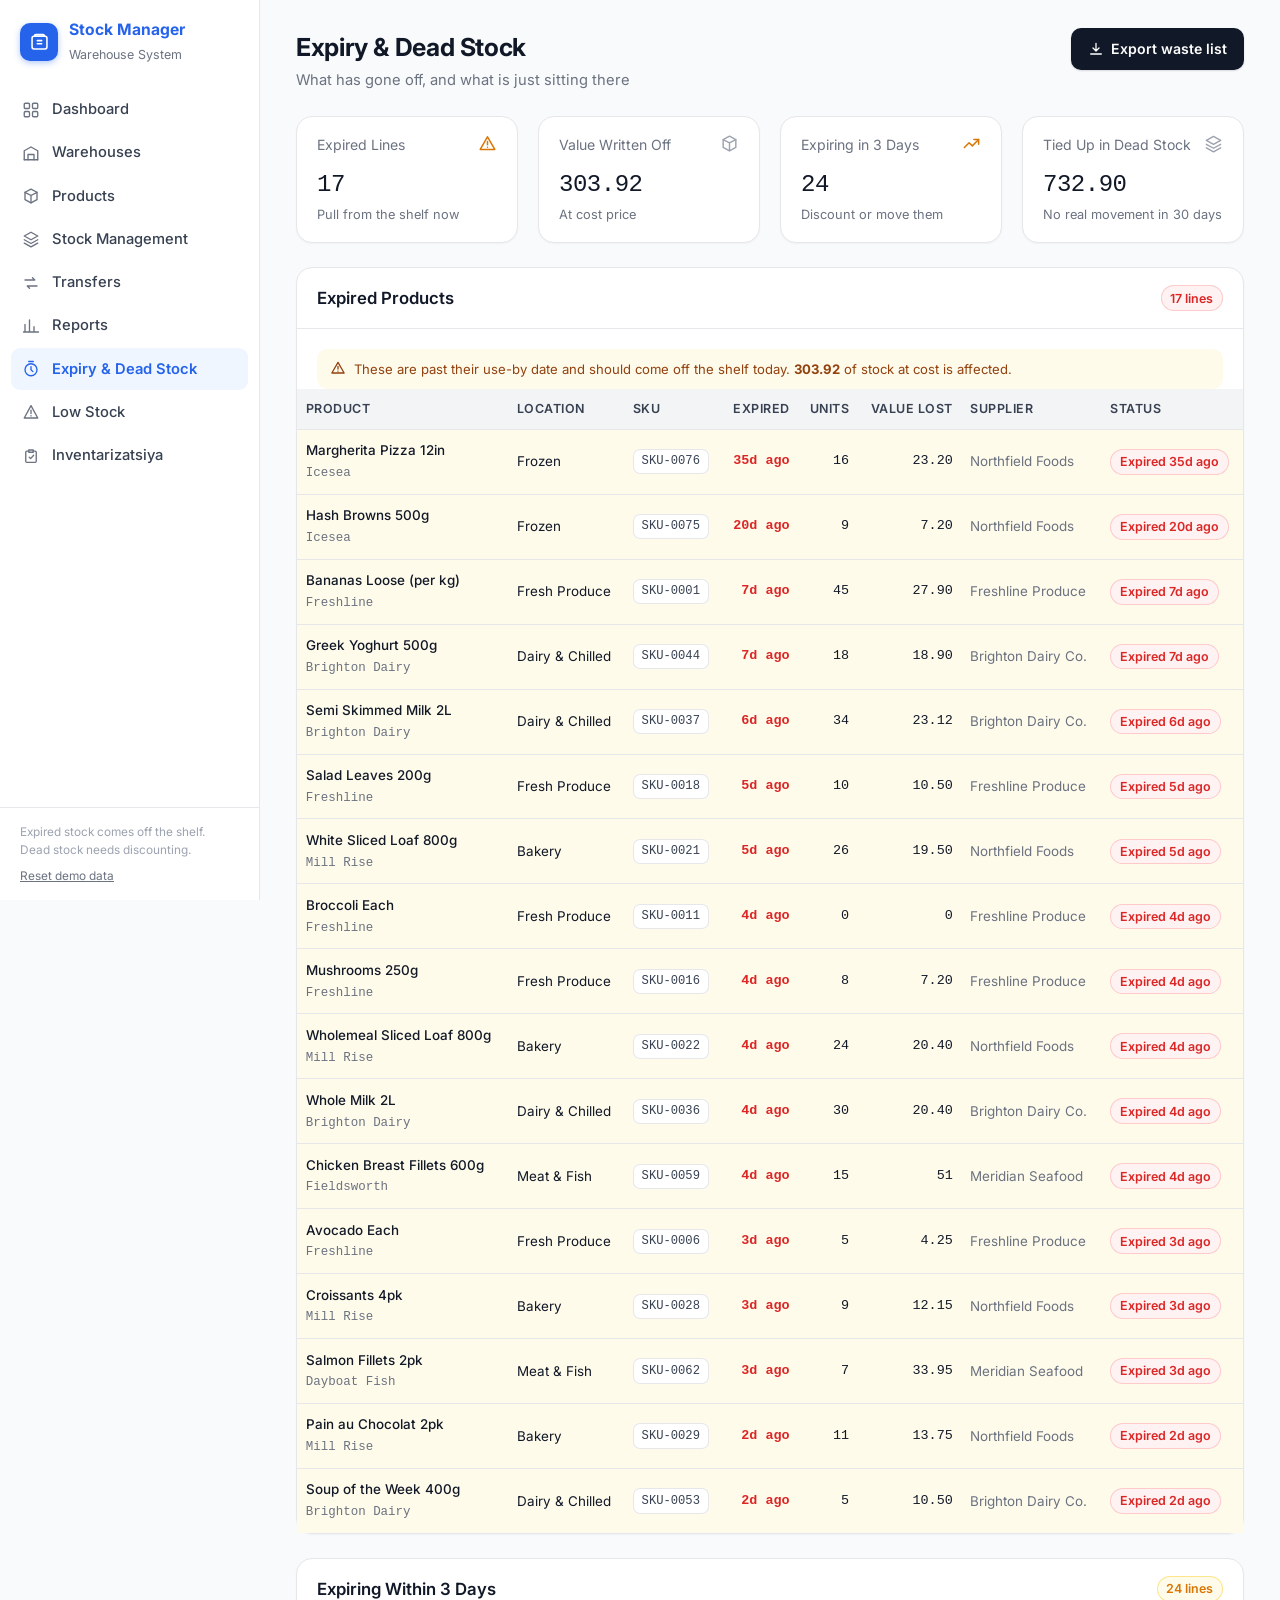
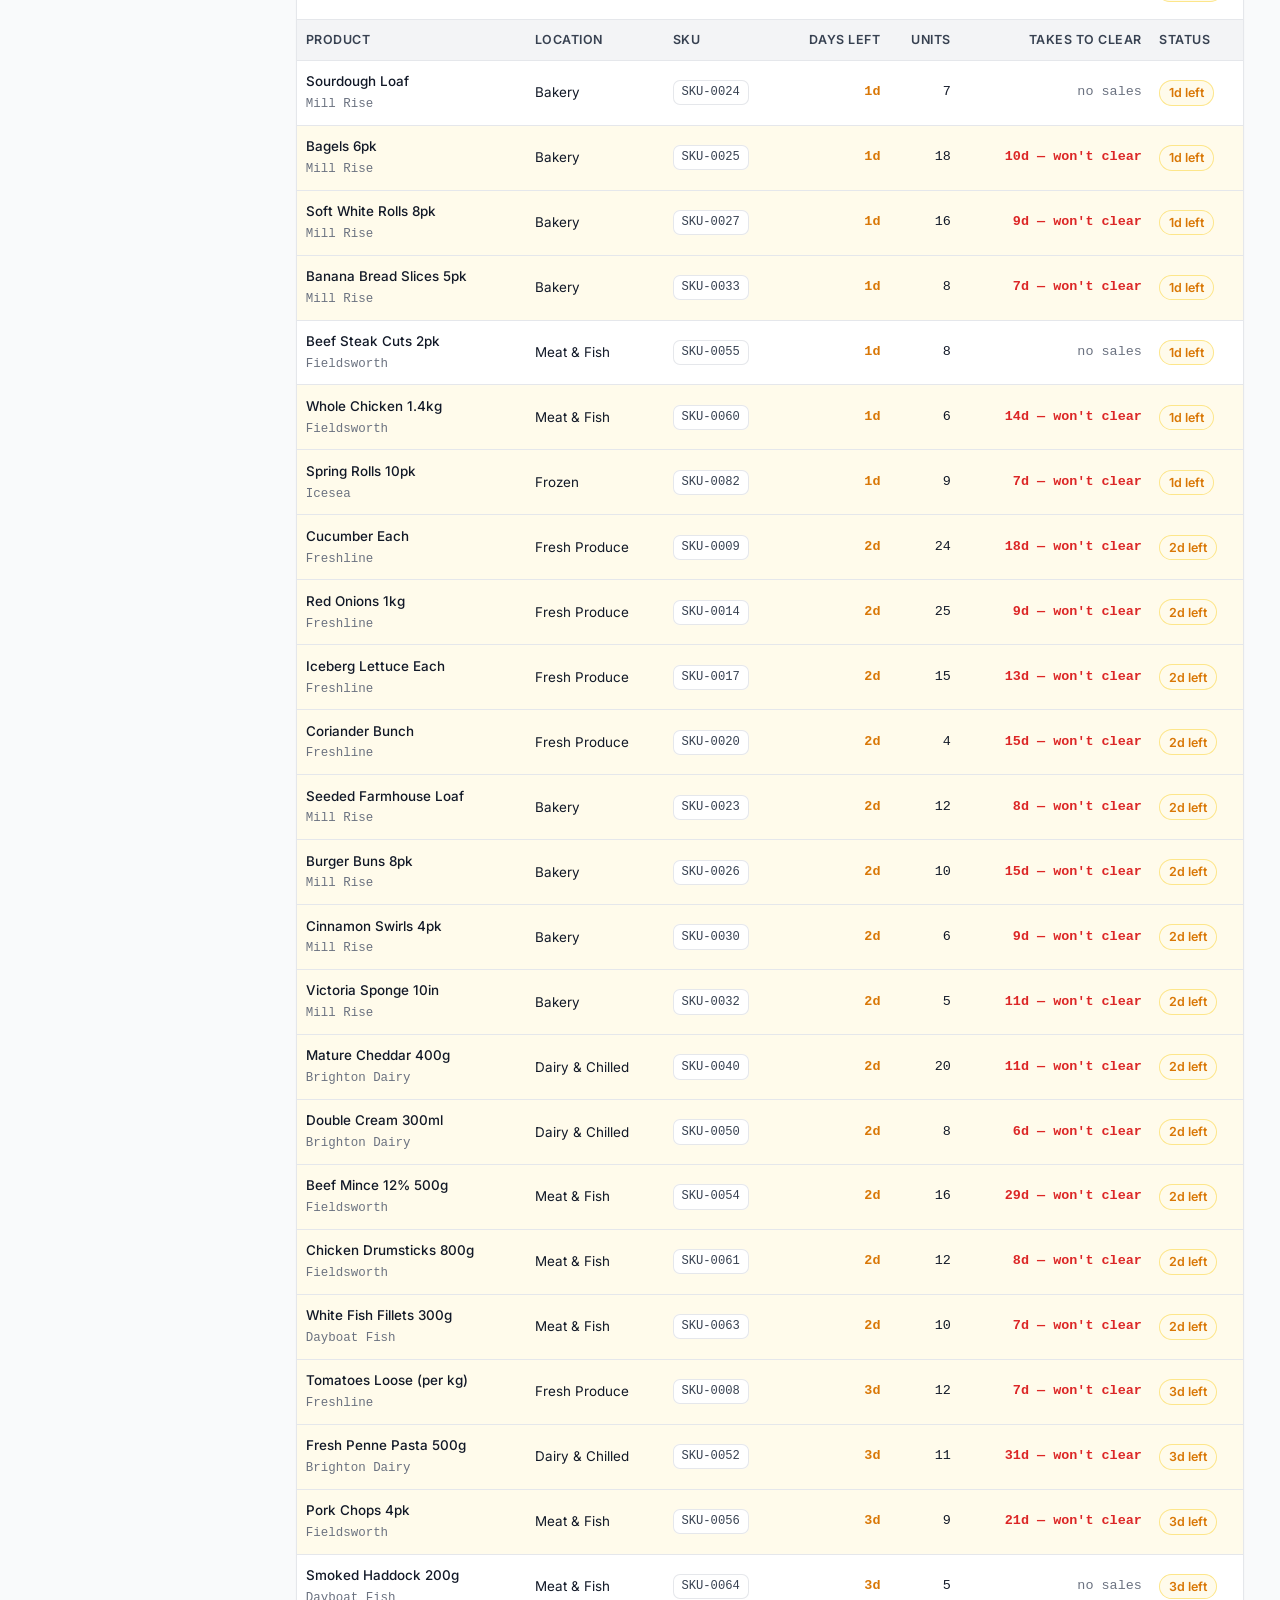
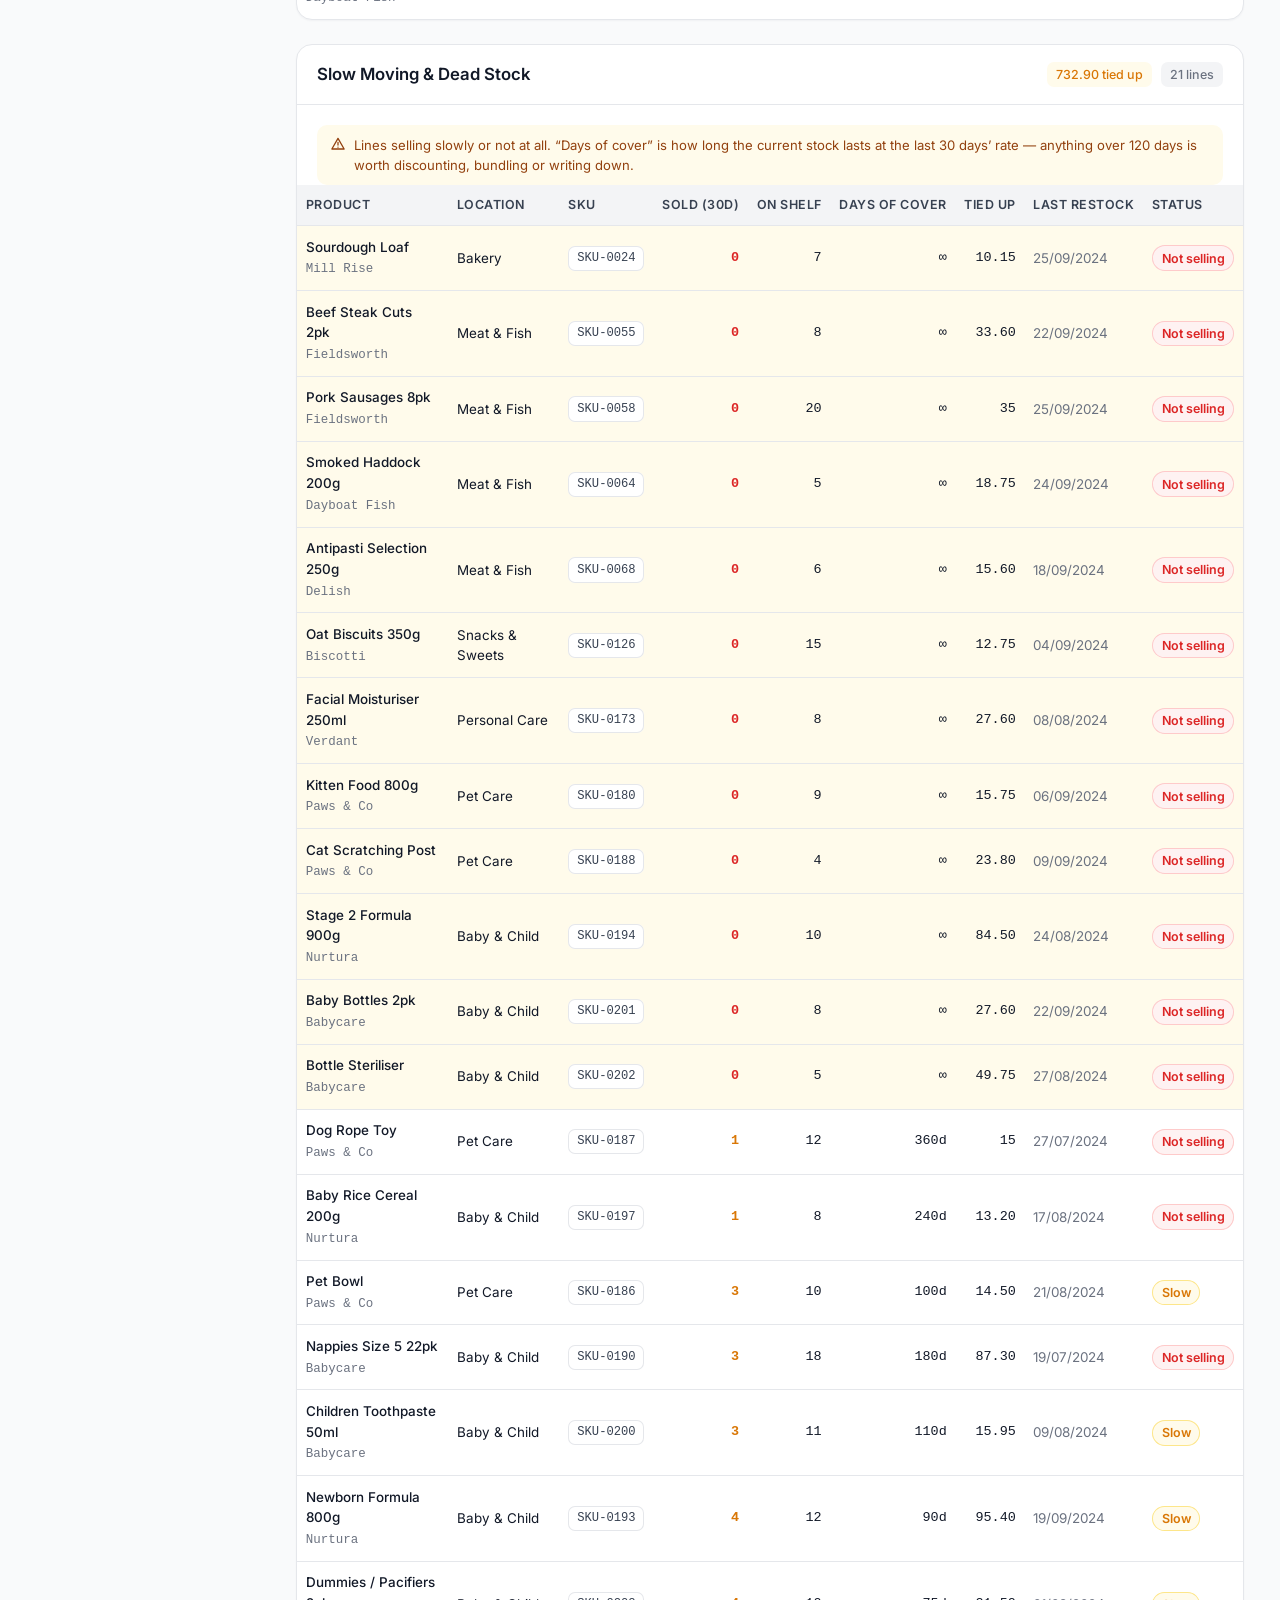
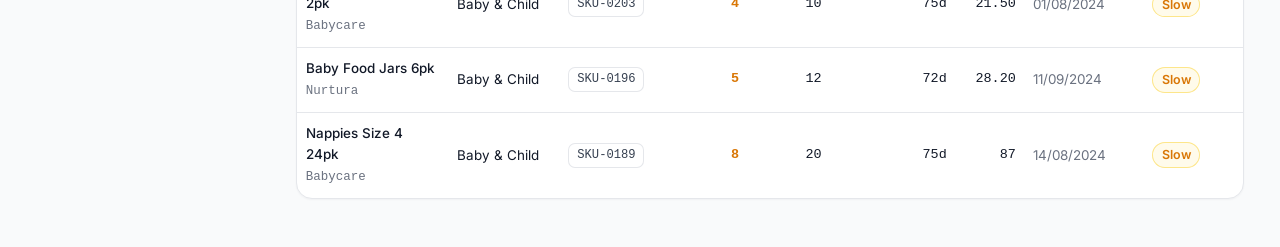
==== expiry.html @ 1a97cebb "asdas" ====
<!DOCTYPE html>
<html lang="en">
<head>
<meta charset="utf-8">
<meta name="viewport" content="width=device-width, initial-scale=1">
<title>Expiry &amp; Dead Stock &mdash; Stock Manager</title>
<link href="https://fonts.googleapis.com/css2?family=Inter:wght@400;500;600;700&display=swap" rel="stylesheet">
<link rel="stylesheet" href="assets/css/styles.css">
<link rel="icon" href="data:image/svg+xml,<svg xmlns='http://www.w3.org/2000/svg' viewBox='0 0 100 100'><rect width='100' height='100' rx='22' fill='%232563eb'/><text y='.86em' x='50' text-anchor='middle' font-size='58'>&#128230;</text></svg>">
</head>
<body>
<div class="shell">

  <aside class="sidebar">
    <a class="brand" href="dashboard.html">
      <span class="brand__mark">
        <svg viewBox="0 0 24 24" fill="none" stroke="currentColor" stroke-width="1.8" stroke-linecap="round" stroke-linejoin="round">
          <path d="M8 4h8a1.8 1.8 0 0 1 1.8 1.8V6H6.2v-.2A1.8 1.8 0 0 1 8 4z"/>
          <rect x="3.5" y="6" width="17" height="14.5" rx="2.2"/>
          <path d="M9.5 11h5M9.5 14.5h5"/>
        </svg>
      </span>
      <span>
        <span class="brand__name">Stock Manager</span>
        <span class="brand__sub">Warehouse System</span>
      </span>
    </a>

    <nav class="nav" aria-label="Main">
      <a href="dashboard.html">
        <svg viewBox="0 0 24 24" fill="none" stroke="currentColor" stroke-width="1.8"><rect x="3" y="3" width="7" height="7" rx="1.5"/><rect x="14" y="3" width="7" height="7" rx="1.5"/><rect x="3" y="14" width="7" height="7" rx="1.5"/><rect x="14" y="14" width="7" height="7" rx="1.5"/></svg>
        Dashboard
      </a>
      <a href="locations.html">
        <svg viewBox="0 0 24 24" fill="none" stroke="currentColor" stroke-width="1.8" stroke-linecap="round" stroke-linejoin="round"><path d="M3 21V9l9-5 9 5v12"/><path d="M8 21v-7h8v7"/><path d="M3 21h18"/></svg>
        Warehouses
      </a>
      <a href="products.html">
        <svg viewBox="0 0 24 24" fill="none" stroke="currentColor" stroke-width="1.8" stroke-linecap="round" stroke-linejoin="round"><path d="M12 2.8l8 4.2v9.9l-8 4.3-8-4.3V7z"/><path d="M4 7.1l8 4.2 8-4.2M12 11.3V21"/></svg>
        Products
      </a>
      <a href="stock.html">
        <svg viewBox="0 0 24 24" fill="none" stroke="currentColor" stroke-width="1.8" stroke-linecap="round" stroke-linejoin="round"><path d="M12 3l9 5-9 5-9-5z"/><path d="M3 13l9 5 9-5M3 17.5l9 5 9-5"/></svg>
        Stock Management
      </a>
      <a href="transfers.html">
        <svg viewBox="0 0 24 24" fill="none" stroke="currentColor" stroke-width="1.8" stroke-linecap="round" stroke-linejoin="round"><path d="M4 8h13l-3-3M20 16H7l3 3"/></svg>
        Transfers
      </a>
      <a href="reports.html">
        <svg viewBox="0 0 24 24" fill="none" stroke="currentColor" stroke-width="1.8" stroke-linecap="round" stroke-linejoin="round"><path d="M4 20V10M10 20V4M16 20v-7M22 20H2"/></svg>
        Reports
      </a>
      <a href="expiry.html" aria-current="page">
        <svg viewBox="0 0 24 24" fill="none" stroke="currentColor" stroke-width="1.8" stroke-linecap="round" stroke-linejoin="round"><circle cx="12" cy="13" r="8"/><path d="M12 9v4l2.5 2.5M9 2h6"/></svg>
        Expiry &amp; Dead Stock
      </a>
      <a href="lowstock.html">
        <svg viewBox="0 0 24 24" fill="none" stroke="currentColor" stroke-width="1.8" stroke-linecap="round" stroke-linejoin="round"><path d="M12 3.5l9 16.5H3z"/><path d="M12 9.5v4.5M12 17v.2"/></svg>
        Low Stock
      </a>
      <a href="inventory.html">
        <svg viewBox="0 0 24 24" fill="none" stroke="currentColor" stroke-width="1.8" stroke-linecap="round" stroke-linejoin="round"><path d="M9 4h6v3H9z"/><path d="M9 5.5H6.5A1.5 1.5 0 0 0 5 7v12a1.5 1.5 0 0 0 1.5 1.5h11A1.5 1.5 0 0 0 19 19V7a1.5 1.5 0 0 0-1.5-1.5H15"/><path d="M9.5 13.5l2 2 4-4.5"/></svg>
        Inventarizatsiya
      </a>
    </nav>

    <div class="side-foot">
      
      Expired stock comes off the shelf.<br>Dead stock needs discounting.
    
      <button type="button" class="linkbtn" data-action="reset-demo">Reset demo data</button>
    </div>
  </aside>

  <div class="main">
    <div class="content" data-expiry>

      <div class="page-head">
        <div>
          <h1>Expiry &amp; Dead Stock</h1>
          <p>What has gone off, and what is just sitting there</p>
        </div>
        <div class="page-head__actions">
          <button class="btn" type="button" data-action="export-waste">
            <svg viewBox="0 0 24 24" fill="none" stroke="currentColor" stroke-width="1.9" stroke-linecap="round" stroke-linejoin="round"><path d="M12 3.5v11M7.5 10.5l4.5 4.5 4.5-4.5"/><path d="M4 19.5h16"/></svg>
            Export waste list
          </button>
        </div>
      </div>

      <div class="grid grid--4" data-kpis></div>

      <div data-expired></div>
      <div data-expiring></div>
      <div data-dead></div>

    </div>
  </div>
</div>

<script src="assets/js/data.js"></script>
<script src="assets/js/store.js"></script>
<script src="assets/js/ui.js"></script>
<script src="assets/js/app.js"></script>
</body>
</html>
---- assets/css/styles.css ----
/* =============================================================
   Stock Manager — warehouse system UI
   1. Tokens          5. Cards & stats
   2. Reset / layout  6. Tables
   3. Sidebar         7. Expandable detail
   4. Page header     8. Charts / tabs / animation
   ============================================================= */

:root {
  --blue:        #2563eb;
  --blue-dark:   #1d4ed8;
  --blue-50:     #eff6ff;
  --blue-100:    #dbeafe;

  --ink:         #111827;
  --ink-2:       #374151;
  --muted:       #6b7280;
  --muted-2:     #9ca3af;

  --bg:          #f9fafb;
  --panel:       #ffffff;
  --line:        #e5e7eb;
  --line-2:      #f3f4f6;

  --green:       #16a34a;
  --green-bg:    #f0fdf4;
  --amber:       #d97706;
  --amber-bg:    #fffbeb;
  --red:         #dc2626;
  --red-bg:      #fef2f2;
  --violet:      #7c3aed;
  --teal:        #0891b2;
  --amber-chart: #f59e0b;
  --green-chart: #10b981;

  --r:    12px;
  --r-lg: 16px;
  --sidebar: 260px;
  --sans: "Inter", "Segoe UI", system-ui, -apple-system, Arial, sans-serif;
  --mono: ui-monospace, "Cascadia Mono", "SF Mono", Consolas, "Liberation Mono", monospace;
}

* { box-sizing: border-box; }
*::before, *::after { box-sizing: border-box; }

body {
  margin: 0;
  font-family: var(--sans);
  font-size: 15px;
  line-height: 1.55;
  color: var(--ink);
  background: var(--bg);
  -webkit-font-smoothing: antialiased;
}

h1 { font-size: 1.55rem; font-weight: 700; margin: 0 0 .15rem; letter-spacing: -.015em; }
h2 { font-size: 1.05rem; font-weight: 600; margin: 0; }
h3 { font-size: .95rem; font-weight: 600; margin: 0; }
p  { margin: 0; }
a  { color: var(--blue); text-decoration: none; }
a:hover { text-decoration: underline; }

button { font: inherit; color: inherit; }
:focus-visible { outline: 2px solid var(--blue); outline-offset: 2px; border-radius: 4px; }

.sr {
  position: absolute !important; width: 1px; height: 1px; padding: 0; margin: -1px;
  overflow: hidden; clip: rect(0 0 0 0); white-space: nowrap; border: 0;
}
.skip {
  position: absolute; left: 8px; top: -60px; z-index: 300;
  background: #fff; padding: .5rem .9rem; border-radius: 0 0 8px 8px;
  font-weight: 600; box-shadow: var(--shadow, 0 2px 8px rgba(0,0,0,.12));
}
.skip:focus { top: 0; }

.mono { font-family: var(--mono); font-variant-numeric: tabular-nums; }

/* ---------------- 2. Layout ---------------- */
.shell { display: flex; min-height: 100vh; }

.main { flex: 1; min-width: 0; display: flex; flex-direction: column; }
.content { padding: 1.75rem 2.25rem 3rem; }
.content > * + * { margin-top: 1.5rem; }

@media (max-width: 1024px) { .content { padding: 1.25rem 1.1rem 2.5rem; } }

/* ---------------- 3. Sidebar ---------------- */
.sidebar {
  width: var(--sidebar); flex: none;
  background: var(--panel);
  border-right: 1px solid var(--line);
  position: sticky; top: 0; height: 100vh;
  display: flex; flex-direction: column;
}

.brand { display: flex; align-items: center; gap: .7rem; padding: 1.15rem 1.25rem; }
.brand__mark {
  width: 38px; height: 38px; flex: none; border-radius: 10px;
  display: grid; place-items: center;
  background: var(--blue); color: #fff;
  box-shadow: 0 2px 6px rgba(37,99,235,.35);
}
.brand__mark svg { width: 21px; height: 21px; }
.brand__name { font-size: .98rem; font-weight: 700; line-height: 1.2; }
.brand__sub  { font-size: .78rem; color: var(--muted); line-height: 1.2; }

.nav { padding: .35rem .7rem 1rem; display: grid; gap: .12rem; }
.nav a {
  display: flex; align-items: center; gap: .7rem;
  padding: .58rem .7rem; border-radius: 9px;
  font-size: .92rem; font-weight: 500; color: var(--ink-2);
  transition: background .15s, color .15s;
}
.nav a:hover { background: var(--line-2); text-decoration: none; }
.nav a svg { width: 18px; height: 18px; flex: none; color: var(--muted); transition: color .15s; }
.nav a:hover svg { color: var(--ink-2); }
.nav a[aria-current="page"] { background: var(--blue-50); color: var(--blue); font-weight: 600; }
.nav a[aria-current="page"] svg { color: var(--blue); }

.nav-sep { height: 1px; background: var(--line); margin: .7rem .7rem; }

.side-foot {
  margin-top: auto; padding: .9rem 1.25rem;
  border-top: 1px solid var(--line);
  font-size: .74rem; color: var(--muted-2);
}
.linkbtn {
  display: block; margin-top: .5rem; padding: 0;
  border: 0; background: none; cursor: pointer;
  font-size: .74rem; color: var(--muted); text-decoration: underline;
}
.linkbtn:hover { color: var(--red); }

@media (max-width: 1024px) {
  .shell { flex-direction: column; }
  .sidebar {
    width: 100%; height: auto; position: static;
    border-right: 0; border-bottom: 1px solid var(--line);
  }
  .nav { grid-auto-flow: column; grid-auto-columns: max-content; overflow-x: auto; padding: .3rem .7rem .7rem; }
  .nav-sep { display: none; }
  .side-foot { display: none; }
}

/* ---------------- 4. Page header ---------------- */
.page-head {
  display: flex; align-items: flex-start; gap: 1rem; flex-wrap: wrap;
  margin-bottom: 1.5rem;
}
.page-head p { color: var(--muted); font-size: .92rem; }
.page-head__actions { margin-left: auto; display: flex; gap: .5rem; align-items: center; }

.btn {
  display: inline-flex; align-items: center; gap: .45rem;
  padding: .58rem 1rem; border-radius: 10px;
  border: 1px solid transparent; background: var(--ink); color: #fff;
  font-size: .88rem; font-weight: 600; cursor: pointer;
  box-shadow: 0 1px 2px rgba(17,24,39,.14);
  transition: background .15s, transform .1s, box-shadow .15s;
}
.btn:hover { background: #1f2937; }
.btn:active { transform: translateY(1px); }
.btn svg { width: 16px; height: 16px; }
.btn--ghost { background: var(--panel); color: var(--ink-2); border-color: var(--line); box-shadow: none; }
.btn--ghost:hover { background: var(--line-2); }
.btn--blue { background: var(--blue); }
.btn--blue:hover { background: var(--blue-dark); }
.btn--sm { padding: .38rem .7rem; font-size: .8rem; border-radius: 8px; }

/* ---------------- search + filters ---------------- */
.toolbar { display: flex; gap: .6rem; flex-wrap: wrap; align-items: center; }
.toolbar .grow { flex: 1; min-width: 220px; }

.input, .select {
  width: 100%; padding: .55rem .8rem;
  font: inherit; font-size: .88rem; color: var(--ink);
  background: var(--line-2); border: 1px solid transparent; border-radius: 9px;
  transition: background .15s, border-color .15s, box-shadow .15s;
}
.input::placeholder { color: var(--muted-2); }
.input:focus, .select:focus {
  outline: none; background: #fff; border-color: var(--blue);
  box-shadow: 0 0 0 3px rgba(37,99,235,.14);
}
.select { cursor: pointer; appearance: none; padding-right: 2rem;
  background-image: url("data:image/svg+xml,%3Csvg xmlns='http://www.w3.org/2000/svg' viewBox='0 0 12 8'%3E%3Cpath d='M1 1.5l5 5 5-5' stroke='%236b7280' stroke-width='1.8' fill='none' stroke-linecap='round'/%3E%3C/svg%3E");
  background-repeat: no-repeat; background-position: right .7rem center; background-size: 11px;
}
.select--auto { width: auto; min-width: 165px; }

.search { position: relative; }
.search svg {
  position: absolute; left: .8rem; top: 50%; transform: translateY(-50%);
  width: 17px; height: 17px; color: var(--muted-2); pointer-events: none;
}
.search .input { padding-left: 2.3rem; }

.chipbar { display: flex; gap: .4rem; align-items: center; flex-wrap: wrap; }
.chip {
  padding: .4rem .85rem; border-radius: 999px;
  border: 1px solid transparent; background: transparent;
  font-size: .85rem; font-weight: 500; color: var(--muted); cursor: pointer;
  transition: background .15s, color .15s, box-shadow .15s;
}
.chip:hover { color: var(--ink); }
.chip[aria-pressed="true"] {
  background: var(--panel); color: var(--ink);
  font-weight: 600; box-shadow: 0 1px 3px rgba(17,24,39,.1);
}
.chip[aria-pressed="true"] .count { color: var(--muted); }
.chip .count { color: var(--muted-2); font-size: .8rem; margin-left: .2rem; }
.chip .ic { width: 15px; height: 15px; vertical-align: -2px; margin-right: .2rem; }
.chipwrap {
  display: inline-flex; gap: .15rem; align-items: center;
  background: var(--line-2); border-radius: 999px; padding: .2rem;
}

/* ---------------- 5. Cards & stats ---------------- */
.card {
  background: var(--panel);
  border: 1px solid var(--line);
  border-radius: var(--r-lg);
  box-shadow: 0 1px 2px rgba(17,24,39,.04);
}
.card__head {
  display: flex; align-items: center; gap: .75rem; flex-wrap: wrap;
  padding: 1.05rem 1.25rem; border-bottom: 1px solid var(--line);
}
.card__head h2, .card__head h3 { margin: 0; }
.card__head .right { margin-left: auto; display: flex; align-items: center; gap: .6rem; }
.card__body { padding: 1.25rem; }
.card--flush .card__body { padding: 0; }

.grid { display: grid; gap: 1.25rem; }
.grid--2 { grid-template-columns: repeat(2, minmax(0, 1fr)); }
.grid--3 { grid-template-columns: repeat(3, minmax(0, 1fr)); }
.grid--4 { grid-template-columns: repeat(4, minmax(0, 1fr)); }
.grid--7-5 { grid-template-columns: 1.4fr 1fr; }
@media (max-width: 1240px) { .grid--4 { grid-template-columns: repeat(2, minmax(0,1fr)); } .grid--7-5, .grid--3 { grid-template-columns: 1fr; } }
@media (max-width: 900px)  { .grid--2 { grid-template-columns: 1fr; } }
@media (max-width: 620px)  { .grid--4 { grid-template-columns: 1fr; } }

.stat { padding: 1.1rem 1.25rem; }
.stat__top { display: flex; align-items: flex-start; gap: .5rem; }
.stat__label { font-size: .88rem; color: var(--muted); }
.stat__icon { margin-left: auto; color: var(--muted-2); }
.stat__icon svg { width: 19px; height: 19px; }
.stat__value {
  font-family: var(--mono); font-size: 1.5rem; font-weight: 500;
  letter-spacing: -.02em; margin-top: .85rem; line-height: 1;
}
.stat__sub { font-size: .8rem; color: var(--muted); margin-top: .5rem; }
.stat__icon--amber { color: var(--amber); }
.stat__icon--blue  { color: var(--blue); }

.kv { display: flex; align-items: baseline; gap: .4rem; font-size: .86rem; }
.kv__k { color: var(--muted); flex: 1; }
.kv__v { font-weight: 600; }
.kv + .kv { margin-top: .55rem; }
.kv--top { border-top: 1px solid var(--line); padding-top: .8rem; margin-top: .8rem; }
.kv--total { border-top: 1px solid var(--line); padding-top: .75rem; margin-top: .75rem; font-size: .95rem; }
.kv--total .kv__v { font-size: 1.05rem; }

/* .meter is the whole block (label row + bar); the bar is .meter__fill */
.meter { display: block; }
.meter__row { display: flex; align-items: baseline; gap: .5rem; font-size: .86rem; margin-bottom: .4rem; }
.meter__row .name { font-weight: 500; }
.meter__row .val { margin-left: auto; color: var(--muted); font-family: var(--mono); font-size: .82rem; }
.meter__fill {
  height: 7px; background: var(--blue); border-radius: 999px;
  width: 0; transition: width 1.1s cubic-bezier(.22,.9,.28,1);
}
.meter + .meter { margin-top: 1.1rem; }

.pill {
  display: inline-flex; align-items: center; gap: .3rem;
  padding: .2rem .6rem; border-radius: 999px;
  font-size: .78rem; font-weight: 600; white-space: nowrap;
}
.pill svg { width: 13px; height: 13px; }
.pill--ok   { background: var(--green-bg); color: var(--green); box-shadow: inset 0 0 0 1px #bbf7d0; }
.pill--low  { background: var(--amber-bg); color: var(--amber); box-shadow: inset 0 0 0 1px #fde68a; }
.pill--out  { background: var(--red-bg);   color: var(--red);   box-shadow: inset 0 0 0 1px #fecaca; }
.pill--grey { background: var(--line-2);   color: var(--muted); box-shadow: inset 0 0 0 1px var(--line); }
.pill--info { background: var(--blue-50);  color: var(--blue);  box-shadow: inset 0 0 0 1px var(--blue-100); }

.tag {
  display: inline-block; padding: .2rem .55rem; border-radius: 7px;
  font-size: .78rem; font-weight: 500; color: var(--muted);
  background: var(--line-2); white-space: nowrap;
}
.tag--sku { font-family: var(--mono); font-size: .76rem; color: var(--ink-2); background: #fff; box-shadow: inset 0 0 0 1px var(--line); white-space: nowrap; }
.tag--cat { color: var(--ink-2); background: var(--blue-50); }
.tag--blue{ color: var(--blue); background: var(--blue-50); }
.tag--amber{ color: var(--amber); background: var(--amber-bg); }
.tag--green{ color: var(--green); background: var(--green-bg); }
.tag--red  { color: var(--red); background: var(--red-bg); }
.tag--violet{ color: var(--violet); background: #f5f3ff; }

.icon-btn {
  width: 30px; height: 30px; display: inline-grid; place-items: center;
  border: 0; border-radius: 7px; background: transparent; vertical-align: middle;
  color: var(--muted); cursor: pointer;
  transition: background .15s, color .15s;
}
.icon-btn:hover { background: var(--line-2); color: var(--ink); }
.icon-btn svg { width: 16px; height: 16px; }
.icon-btn--danger:hover { background: var(--red-bg); color: var(--red); }

.wcard__contact { display: grid; gap: .6rem; font-size: .86rem; color: var(--ink-2); margin-bottom: 1rem; }
.wcard__contact > div { display: flex; gap: .65rem; align-items: center; min-width: 0; }
.wcard__contact svg { width: 16px; height: 16px; flex: none; color: var(--muted-2); }
.wcard__contact span { overflow-wrap: anywhere; }

.line-item { display: flex; align-items: center; gap: .7rem; padding: .5rem 0; }
.line-item + .line-item { border-top: 1px solid var(--line-2); }
.line-item__ic {
  width: 32px; height: 32px; flex: none; border-radius: 9px;
  display: grid; place-items: center; background: var(--red-bg); color: var(--red);
}
.line-item__ic svg { width: 16px; height: 16px; }
.line-item__t { font-size: .87rem; font-weight: 500; }
.line-item__m { font-size: .78rem; color: var(--muted); }
.line-item__r { margin-left: auto; text-align: right; font-family: var(--mono); font-size: .85rem; color: var(--red); }

.empty { padding: 2.75rem 1.25rem; text-align: center; color: var(--muted); }
.empty b { display: block; color: var(--ink); font-size: .95rem; margin-bottom: .25rem; }
.empty p { font-size: .88rem; }

/* ---------------- 6. Tables ---------------- */
.tablewrap { overflow-x: auto; }
table.t { width: 100%; border-collapse: collapse; font-size: .88rem; }
/* fixed-layout table: columns keep the widths set in the header, long words
   wrap instead of stretching the table past the container (no h-scroll) */
table.t--fit { table-layout: fixed; }
table.t--fit td { overflow-wrap: anywhere; }
table.t--fit .tag--cat { white-space: normal; }
table.t--fit td.actions, table.t--fit th.actions { white-space: nowrap; }
table.t--fit td.actions { padding-left: .3rem; padding-right: .3rem; }
table.t th, table.t td { padding: .7rem 1rem; text-align: left; vertical-align: middle; }
/* wide tables (9+ columns) need tighter gutters so the last column stays visible */
table.t--dense th, table.t--dense td { padding: .65rem .55rem; }
table.t--dense { font-size: .84rem; }
table.t thead th {
  background: var(--line-2); color: var(--ink-2);
  font-size: .78rem; font-weight: 600; text-transform: uppercase; letter-spacing: .04em;
  white-space: nowrap;
}
table.t tbody tr { border-top: 1px solid var(--line); }
table.t tbody tr:hover > td { background: #fcfcfd; }
table.t td.num { text-align: right; font-family: var(--mono); font-variant-numeric: tabular-nums; }
table.t td.actions { text-align: right; white-space: nowrap; width: 1%; }
table.t td.actions .icon-btn + .icon-btn { margin-left: .1rem; }
.t-main { cursor: pointer; }
.t-main:focus-visible { outline: 2px solid var(--blue); outline-offset: -2px; }
.t-main__name { font-weight: 500; }
.t-main__sku { font-family: var(--mono); font-size: .78rem; color: var(--muted); }
tr.is-open > td { background: var(--blue-50) !important; }
tr.is-low > td { background: var(--amber-bg); }
tr.is-low:hover > td { background: #fef6e0; }
tr.is-open.is-low > td { background: #fff7e6 !important; }

.chev { display: inline-block; transition: transform .2s ease; color: var(--muted-2); }
tr.is-open .chev { transform: rotate(90deg); color: var(--blue); }
.chev svg { width: 14px; height: 14px; vertical-align: -2px; }

.pager {
  display: flex; align-items: center; gap: .5rem; flex-wrap: wrap;
  padding: .85rem 1.25rem; border-top: 1px solid var(--line);
  font-size: .84rem; color: var(--muted);
}
.pager .right { margin-left: auto; display: flex; gap: .35rem; align-items: center; }
.pager button {
  min-width: 32px; height: 32px; padding: 0 .5rem;
  border: 1px solid var(--line); border-radius: 8px; background: #fff;
  font-size: .84rem; cursor: pointer; color: var(--ink-2);
  transition: background .15s, border-color .15s;
}
.pager button:hover:not(:disabled) { background: var(--line-2); }
.pager button:disabled { opacity: .45; cursor: default; }
.pager button[aria-current="true"] { background: var(--ink); border-color: var(--ink); color: #fff; font-weight: 600; }

/* ---------------- 7. Expandable detail ---------------- */
tr.detail > td { padding: 0 !important; background: var(--blue-50) !important; }
.detail__inner { padding: 1.15rem 1.25rem 1.35rem; border-top: 2px solid var(--blue-100); }
.detail {
  background: #fff; border: 1px solid var(--blue-100);
  border-radius: var(--r); overflow: hidden;
  animation: detailIn .28s cubic-bezier(.22,.9,.28,1);
}
@keyframes detailIn { from { opacity: 0; transform: translateY(-6px); } to { opacity: 1; transform: none; } }
.detail.is-open { animation: none; }

.detail__head {
  display: flex; align-items: center; gap: .6rem; flex-wrap: wrap;
  padding: .75rem 1rem; background: #fff; border-bottom: 1px solid var(--line);
}
.detail__head h4 { margin: 0; font-size: .8rem; text-transform: uppercase; letter-spacing: .07em; color: var(--muted); }

.locplate {
  display: flex; align-items: stretch; gap: 0;
  border-radius: 10px; overflow: hidden; border: 1px solid var(--line);
}
.locplate__box {
  min-width: 104px; padding: .6rem .85rem;
  display: flex; flex-direction: column; justify-content: center; gap: .1rem;
  background: var(--ink); color: #fff;
}
.locplate__box small { font-size: .58rem; letter-spacing: .16em; color: #9ca3af; text-transform: uppercase; }
.locplate__box b { font-family: var(--mono); font-size: 1.5rem; line-height: 1; }
.locplate__box--shelf { background: var(--blue); }
.locplate__box--shelf small { color: #bfdbfe; }
.locplate__info { padding: .6rem .95rem; background: #fff; flex: 1; min-width: 0; }
.locplate__info b { font-size: .92rem; }
.locplate__info p { font-size: .8rem; color: var(--muted); }

.shelfmap { display: flex; gap: .35rem; flex-wrap: wrap; }
.shelfmap__s {
  min-width: 54px; padding: .35rem .5rem; border-radius: 8px;
  background: var(--line-2); text-align: center;
  font-family: var(--mono); font-size: .74rem; color: var(--muted);
  border: 1px solid transparent;
}
.shelfmap__s[data-on="true"] {
  background: var(--blue); color: #fff; font-weight: 700;
  box-shadow: 0 2px 6px rgba(37,99,235,.3);
}
.shelfmap__s small { display: block; font-family: var(--sans); font-size: .62rem; opacity: .8; }

.detail__grid {
  display: grid; grid-template-columns: repeat(auto-fit, minmax(150px, 1fr));
  gap: 1rem 1.25rem; padding: 1rem;
}
.detail__cell span { display: block; font-size: .72rem; text-transform: uppercase; letter-spacing: .06em; color: var(--muted); }
.detail__cell b { font-size: .9rem; font-weight: 600; }
.detail__cell--warn b { color: var(--amber); }
.detail__cell--bad b { color: var(--red); }

.note {
  display: flex; gap: .5rem; align-items: flex-start;
  padding: .6rem .8rem; border-radius: 10px;
  background: var(--amber-bg); color: #92400e;
  font-size: .82rem;
}
.note svg { width: 16px; height: 16px; flex: none; margin-top: 1px; }
.note--info { background: var(--blue-50); color: #1e40af; }

/* ---------------- 8. Charts / tabs ---------------- */
.tabs { display: inline-flex; gap: .15rem; background: var(--line-2); border-radius: 10px; padding: .22rem; }
.tabs button {
  border: 0; background: transparent; cursor: pointer;
  padding: .42rem .9rem; border-radius: 8px;
  font-size: .86rem; font-weight: 500; color: var(--muted);
  transition: background .18s, color .18s, box-shadow .18s;
}
.tabs button:hover { color: var(--ink); }
.tabs button[aria-selected="true"] {
  background: #fff; color: var(--ink); font-weight: 600;
  box-shadow: 0 1px 3px rgba(17,24,39,.12);
}
.tabpanel[hidden] { display: none; }
.tabpanel { animation: fadeUp .32s cubic-bezier(.22,.9,.28,1); }
@keyframes fadeUp { from { opacity: 0; transform: translateY(8px); } to { opacity: 1; transform: none; } }

.chartbox { position: relative; }
.chartbox svg { display: block; width: 100%; height: auto; overflow: visible; }

.donut-wrap { display: flex; gap: 1.5rem; align-items: center; flex-wrap: wrap; }
.donut { position: relative; flex: none; }
.donut svg { transform: rotate(-90deg); }
.donut__arc { transition: stroke-dashoffset 1.2s cubic-bezier(.22,.9,.28,1), stroke-width .2s; }
.donut__center {
  position: absolute; inset: 0; display: grid; place-content: center; text-align: center;
}
.donut__center b { font-family: var(--mono); font-size: 1.4rem; display: block; }
.donut__center span { font-size: .72rem; color: var(--muted); }
.legend { display: grid; gap: .55rem; font-size: .84rem; }
.legend div { display: flex; align-items: center; gap: .5rem; }
.legend i { width: 10px; height: 10px; border-radius: 3px; flex: none; }
.legend .v { margin-left: auto; font-family: var(--mono); color: var(--muted); font-size: .82rem; }

.line-path { stroke-dasharray: var(--len); stroke-dashoffset: var(--len); animation: draw 1.5s cubic-bezier(.4,.1,.2,1) forwards; }
@keyframes draw { to { stroke-dashoffset: 0; } }
.line-dot { opacity: 0; animation: pop .3s ease forwards; }
@keyframes pop { from { opacity: 0; transform: scale(0); } to { opacity: 1; transform: scale(1); } }
.bar { transform: scaleY(0); transform-origin: bottom; animation: grow .8s cubic-bezier(.22,.9,.28,1) forwards; }
@keyframes grow { to { transform: scaleY(1); } }
.bar-x { animation: fadeIn .6s ease forwards; opacity: 0; }
@keyframes fadeIn { to { opacity: 1; } }

.spark { height: 54px; }

/* number roll */
.roll { font-variant-numeric: tabular-nums; }

/* ---------------- filter panel (one control per column) ---------------- */
.filterbar {
  display: flex; align-items: center; gap: .75rem; flex-wrap: wrap;
  margin-bottom: 1rem;
}
.filterbadge {
  display: inline-grid; place-items: center; min-width: 18px; height: 18px;
  padding: 0 5px; border-radius: 999px;
  background: var(--blue); color: #fff;
  font-family: var(--mono); font-size: .7rem; font-weight: 700;
}
.filterbadge[hidden] { display: none; }

.filtersummary { display: flex; flex-wrap: wrap; gap: .35rem; align-items: center; font-size: .8rem; }
.filtersummary .tag { display: inline-flex; align-items: center; gap: .3rem; }
.filtersummary .tag button {
  border: 0; background: none; cursor: pointer; padding: 0 0 0 .1rem;
  font-size: .95rem; line-height: 1; color: var(--muted);
}
.filtersummary .tag button:hover { color: var(--red); }
.filtersummary .none { color: var(--muted-2); }

.filterpanel {
  border: 1px solid var(--line); border-radius: var(--r-lg);
  background: var(--panel); margin-bottom: 1.25rem; overflow: hidden;
}
.filterpanel[hidden] { display: none; }
.filtergrid {
  display: grid; grid-template-columns: repeat(auto-fit, minmax(200px, 1fr));
  gap: .9rem 1rem; padding: 1.1rem 1.25rem;
}
.filtercell { display: flex; flex-direction: column; gap: .3rem; min-width: 0; }
.filtercell label {
  font-size: .7rem; font-weight: 700; letter-spacing: .07em;
  text-transform: uppercase; color: var(--muted);
}
.filtercell .input, .filtercell .select { width: 100%; }
.filtercell .hint { font-size: .72rem; color: var(--muted-2); }

.range { display: flex; align-items: center; gap: .35rem; }
.range .input { min-width: 0; }
.range span { color: var(--muted-2); flex: none; }

.filterfoot {
  display: flex; align-items: center; gap: .6rem; flex-wrap: wrap;
  padding: .8rem 1.25rem; border-top: 1px solid var(--line); background: #fcfcfd;
}
.filterfoot .spacer { margin-left: auto; }

@media (max-width: 620px) {
  .filtergrid { grid-template-columns: 1fr; }
}

/* ---------------- 9. Modal, toast, forms ---------------- */
.ui-layer { position: fixed; inset: 0; z-index: 200; pointer-events: none; }
.ui-backdrop {
  position: fixed; inset: 0; z-index: 200;
  display: grid; place-items: center; padding: 1.5rem;
  background: rgba(17,24,39,.5); backdrop-filter: blur(2px);
  opacity: 0; transition: opacity .18s ease;
  pointer-events: auto; overflow-y: auto;
}
.ui-backdrop.is-in { opacity: 1; }

.ui-dialog {
  width: min(100%, 660px);
  background: var(--panel); border-radius: var(--r-lg);
  box-shadow: 0 24px 64px rgba(17,24,39,.3);
  transform: translateY(10px) scale(.99);
  transition: transform .2s cubic-bezier(.22,.9,.28,1);
  max-height: calc(100vh - 3rem); display: flex; flex-direction: column;
}
.ui-backdrop.is-in .ui-dialog { transform: none; }
.ui-dialog--sm { width: min(100%, 430px); }

.ui-dialog__head {
  display: flex; align-items: flex-start; gap: 1rem;
  padding: 1.15rem 1.35rem; border-bottom: 1px solid var(--line);
}
.ui-dialog__head h3 { font-size: 1.05rem; margin: 0; }
.ui-dialog__head p { font-size: .84rem; color: var(--muted); margin: .15rem 0 0; }
.ui-dialog__head .icon-btn { margin-left: auto; font-size: 1.3rem; line-height: 1; flex: none; }
.ui-dialog__body { padding: 1.25rem 1.35rem; overflow-y: auto; }
.ui-dialog__body p { font-size: .92rem; color: var(--ink-2); margin: 0; }
.ui-dialog__intro { margin-bottom: 1rem !important; }
.ui-dialog__detail {
  margin-top: .6rem !important; padding: .55rem .75rem;
  background: var(--line-2); border-radius: 8px;
  font-family: var(--mono); font-size: .8rem !important; color: var(--ink-2);
}
.ui-dialog__foot {
  display: flex; justify-content: flex-end; gap: .5rem;
  padding: 1rem 1.35rem; border-top: 1px solid var(--line); background: #fcfcfd;
  border-radius: 0 0 var(--r-lg) var(--r-lg);
}

.ui-grid { display: grid; grid-template-columns: 1fr 1fr; gap: .9rem 1rem; }
@media (max-width: 620px) { .ui-grid { grid-template-columns: 1fr; } }
.ui-field--full { grid-column: 1 / -1; }
.ui-field label { display: block; font-size: .82rem; font-weight: 600; margin-bottom: .3rem; }
.ui-req { color: var(--red); }
.ui-field input, .ui-field select, .ui-field textarea {
  width: 100%; padding: .55rem .7rem;
  font: inherit; font-size: .9rem; color: var(--ink);
  background: #fff; border: 1.5px solid var(--line); border-radius: 9px;
  transition: border-color .15s, box-shadow .15s;
}
.ui-field textarea { resize: vertical; }
.ui-field input:focus, .ui-field select:focus, .ui-field textarea:focus {
  outline: none; border-color: var(--blue);
  box-shadow: 0 0 0 3px rgba(37,99,235,.15);
}
.ui-field small { display: block; font-size: .75rem; color: var(--muted); margin-top: .25rem; }
.ui-err { display: block; font-size: .74rem; color: var(--red); font-weight: 600; margin-top: .2rem; min-height: 0; }
.ui-err:empty { display: none; }
.ui-field.is-bad input, .ui-field.is-bad select, .ui-field.is-bad textarea { border-color: var(--red); }

.btn--danger { background: var(--red); }
.btn--danger:hover { background: #b91c1c; }

/* toasts */
.ui-toasts {
  position: fixed; right: 1.25rem; bottom: 1.25rem; z-index: 210;
  display: grid; gap: .5rem; justify-items: end; pointer-events: none;
}
.ui-toast {
  display: flex; align-items: center; gap: .7rem;
  min-width: 240px; max-width: 420px;
  padding: .7rem .75rem .7rem 1rem;
  background: var(--ink); color: #fff;
  border-radius: 10px; font-size: .88rem; font-weight: 500;
  box-shadow: 0 10px 30px rgba(17,24,39,.28);
  transform: translateY(8px); opacity: 0;
  transition: transform .22s cubic-bezier(.22,.9,.28,1), opacity .22s;
  pointer-events: auto;
}
.ui-toast.is-in { transform: none; opacity: 1; }
.ui-toast--ok   { background: #14532d; }
.ui-toast--warn { background: #78350f; }
.ui-toast--err  { background: #7f1d1d; }
.ui-toast__btn {
  border: 1px solid rgba(255,255,255,.4); background: transparent; color: #fff;
  padding: .2rem .55rem; border-radius: 6px;
  font-size: .8rem; font-weight: 700; cursor: pointer; flex: none;
}
.ui-toast__btn:hover { background: rgba(255,255,255,.16); }
.ui-toast__x {
  border: 0; background: transparent; color: rgba(255,255,255,.65);
  font-size: 1.15rem; line-height: 1; cursor: pointer; flex: none; padding: 0 .15rem;
}
.ui-toast__x:hover { color: #fff; }

@media (max-width: 620px) {
  .ui-toasts { left: 1rem; right: 1rem; justify-items: stretch; }
  .ui-toast { max-width: none; }
}

@media (prefers-reduced-motion: reduce) {
  *, *::before, *::after { transition-duration: .01ms !important; animation-duration: .01ms !important; }
}

/* ---------- file import zone (Add product modal) ---------- */
.import-zone { border: 1px dashed var(--line); border-radius: 12px; padding: 14px 16px; margin-bottom: 16px; background: var(--bg); }
.import-zone__head { display: grid; gap: 2px; margin-bottom: 10px; }
.import-zone__head b { font-size: .92rem; }
.import-zone__head span { font-size: .78rem; color: var(--muted); line-height: 1.45; }
.import-zone__row { display: flex; align-items: center; gap: 10px; flex-wrap: wrap; }
.import-zone__pick { cursor: pointer; margin: 0; }
.import-zone__file { font-size: .82rem; color: var(--muted); overflow: hidden; text-overflow: ellipsis; white-space: nowrap; max-width: 260px; }
.import-zone__summary { margin-top: 12px; display: grid; gap: 10px; }
.import-zone__summary[hidden] { display: none; }
.import-zone__summary small { color: var(--muted); line-height: 1.45; }
.import-zone__stats { display: flex; gap: 14px; flex-wrap: wrap; font-size: .84rem; color: var(--muted); }
.import-zone__stats b { color: var(--blue); font-size: .95rem; }
.import-zone__go { display: flex; }
.import-zone__err { color: #b91c1c; font-size: .84rem; }
.import-zone__busy { color: var(--muted); font-size: .84rem; }
.import-zone__or { display: flex; align-items: center; gap: 10px; margin-top: 14px; color: var(--muted-2); font-size: .76rem; text-transform: uppercase; letter-spacing: .04em; }
.import-zone__or::before, .import-zone__or::after { content: ""; height: 1px; background: var(--line); flex: 1; }

/* ---------- inventory (stock-take) ---------- */
.none { color: var(--muted-2); }
.num.neg { color: var(--red); }
.num.pos { color: var(--green); }
.pager__btns { margin-left: auto; display: flex; gap: .35rem; align-items: center; }
.inv-input { width: 84px; text-align: right; padding: .35rem .5rem; }
.btn--mini { padding: .25rem .55rem; font-size: .78rem; }
.inv-foot { display: flex; align-items: center; gap: 1rem; margin-top: 1rem; flex-wrap: wrap; }
.inv-foot__hint { color: var(--muted); font-size: .85rem; }
.inv-foot__btns { margin-left: auto; display: flex; gap: .5rem; }
.inv-foot__btns .btn svg { width: 15px; height: 15px; }
.inv-card { padding: 0; overflow: hidden; }
.inv-card + .inv-card { margin-top: .7rem; }
.inv-card__head { display: flex; align-items: center; gap: .6rem; padding: .8rem 1rem; cursor: pointer; flex-wrap: wrap; }
.inv-card__head:hover { background: var(--line-2); }
.inv-card__head[aria-expanded="true"] .chev { transform: rotate(90deg); color: var(--blue); }
.inv-card__date { color: var(--muted); font-size: .84rem; }
.inv-card__btns { margin-left: auto; display: flex; gap: .15rem; }
.inv-card .tablewrap { border-top: 1px solid var(--line); }
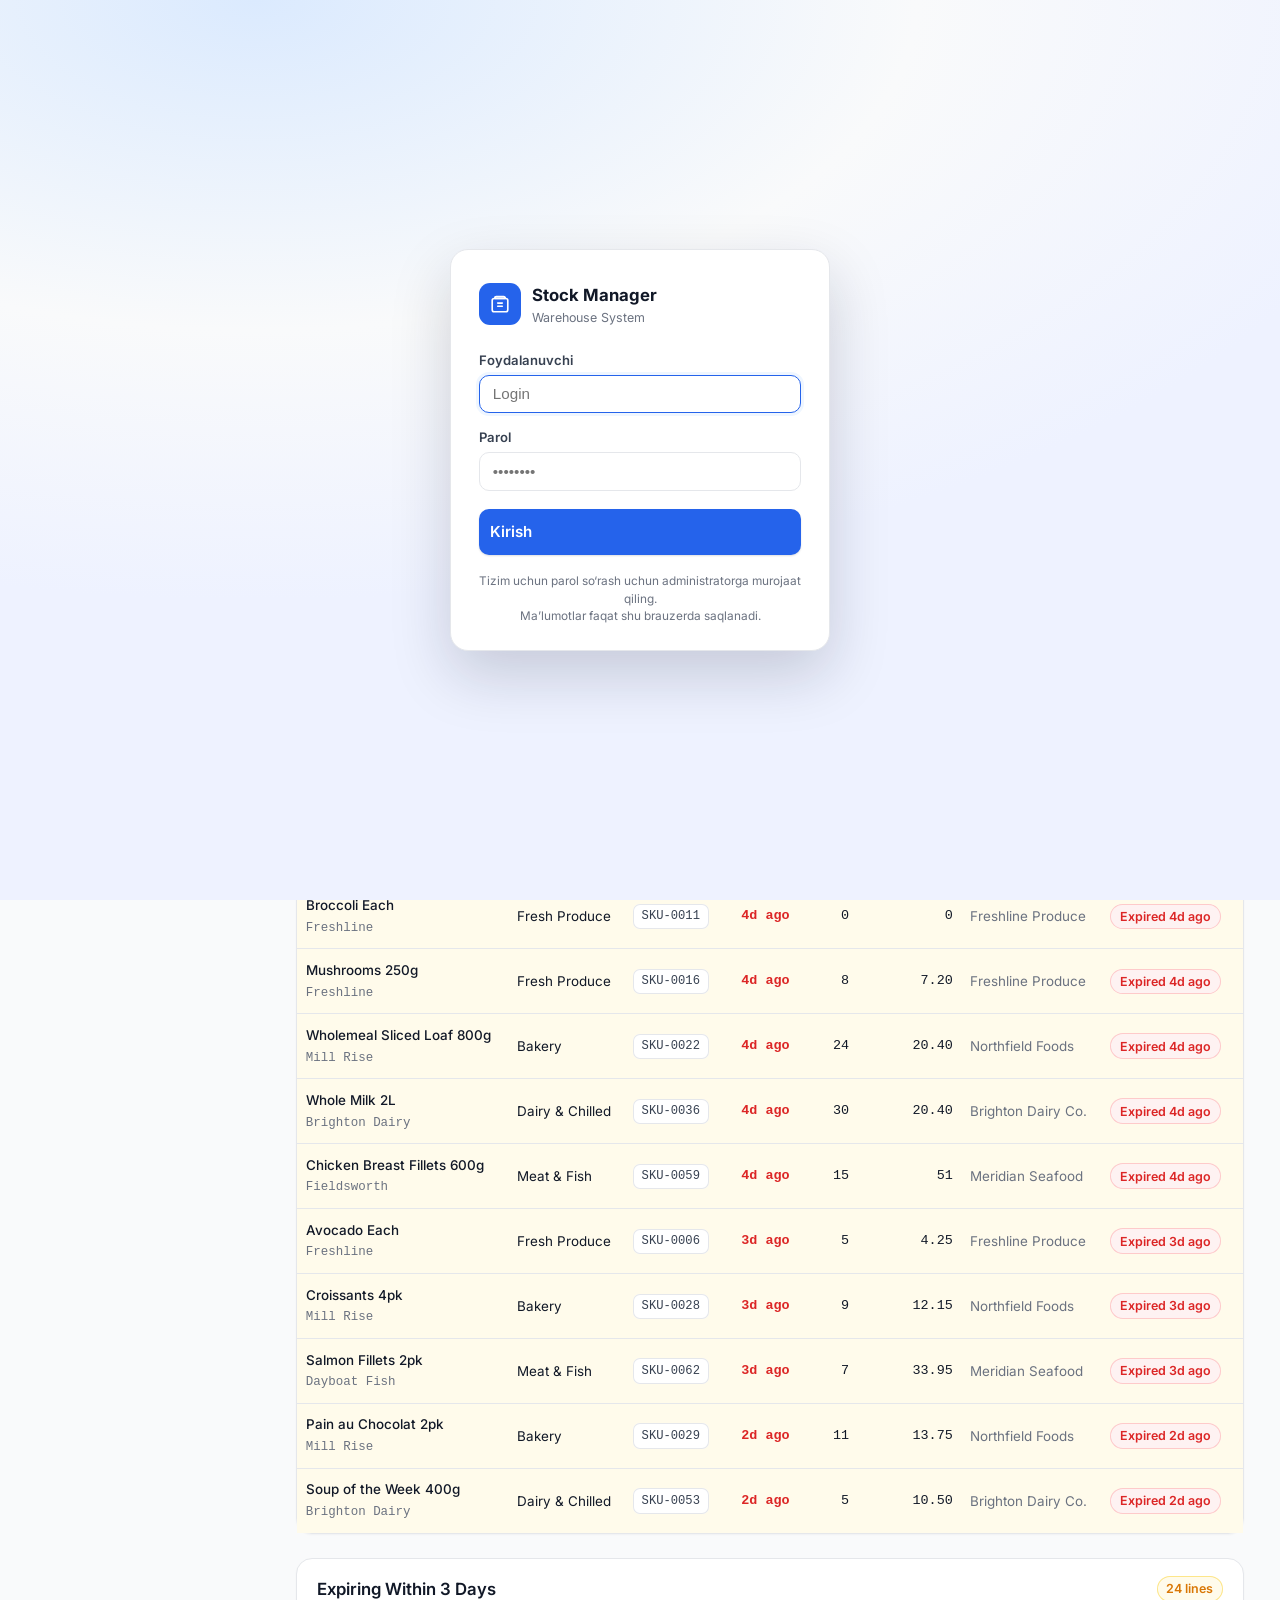
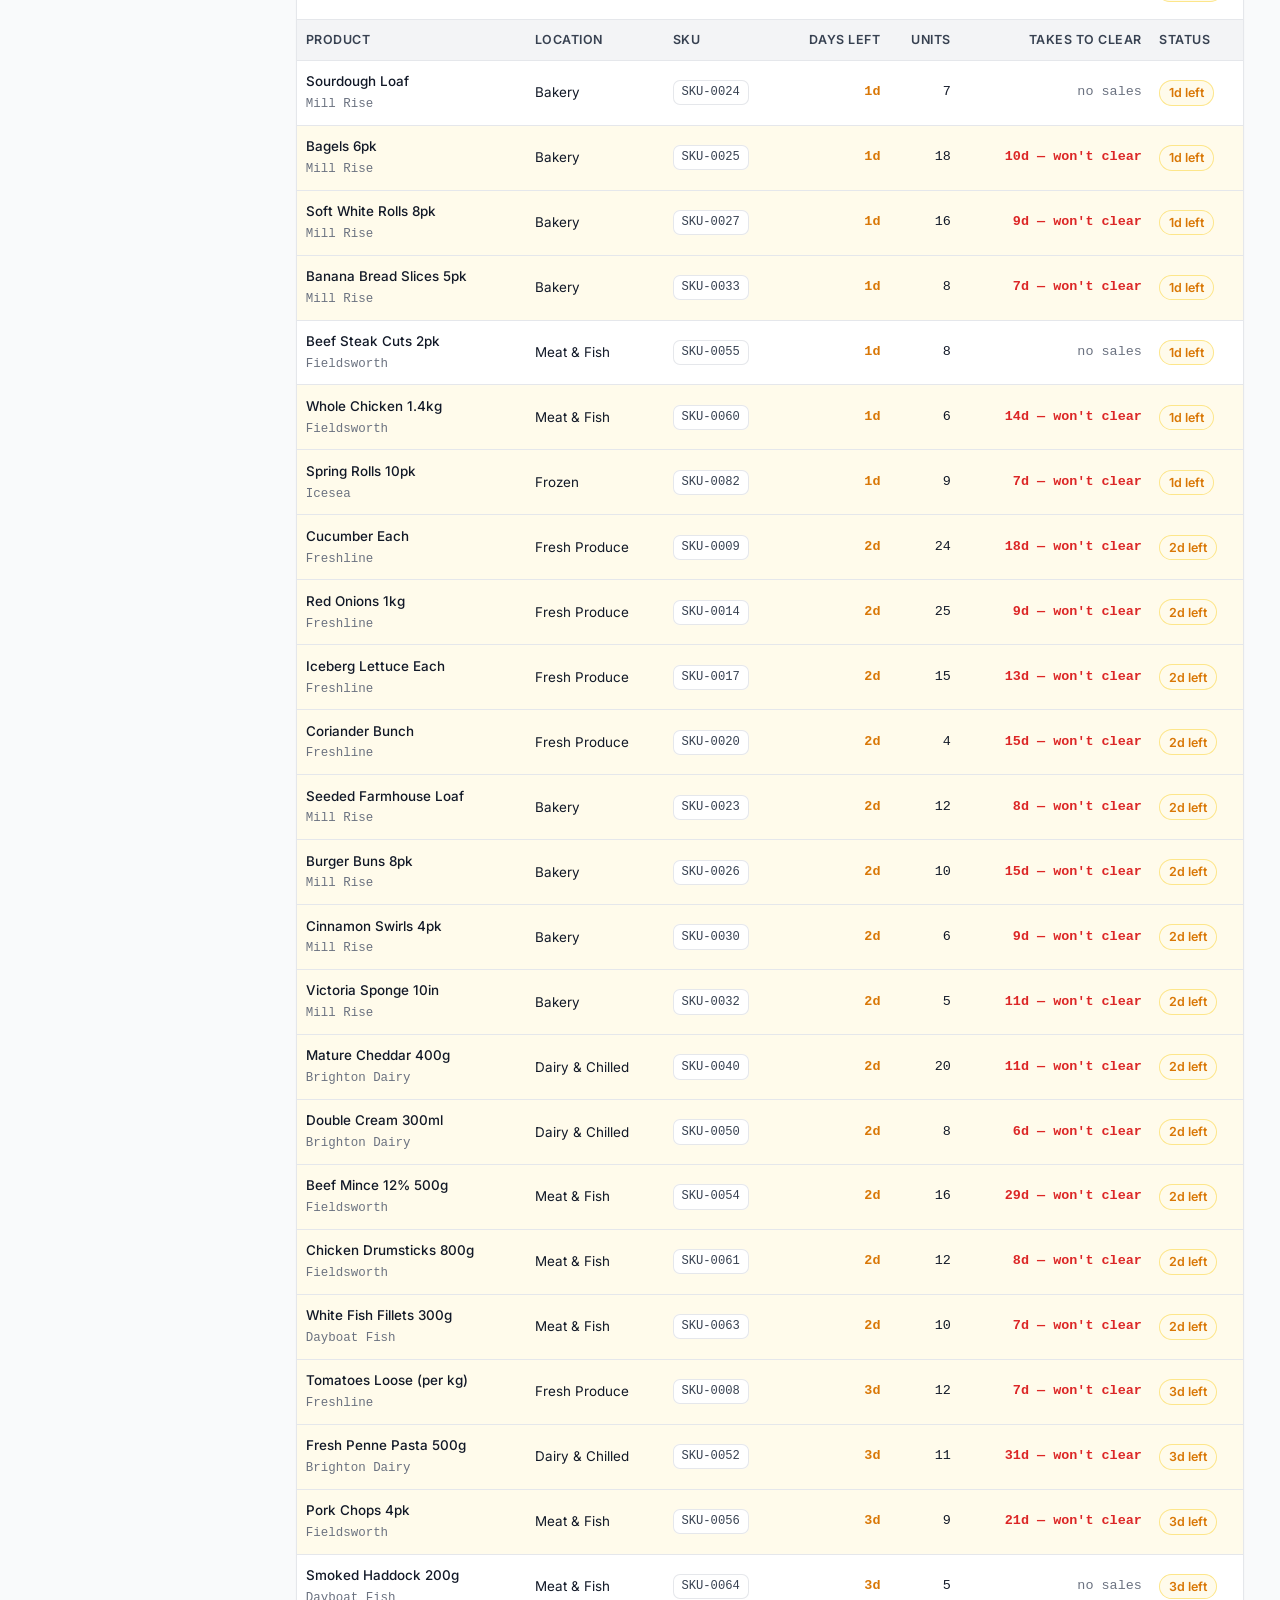
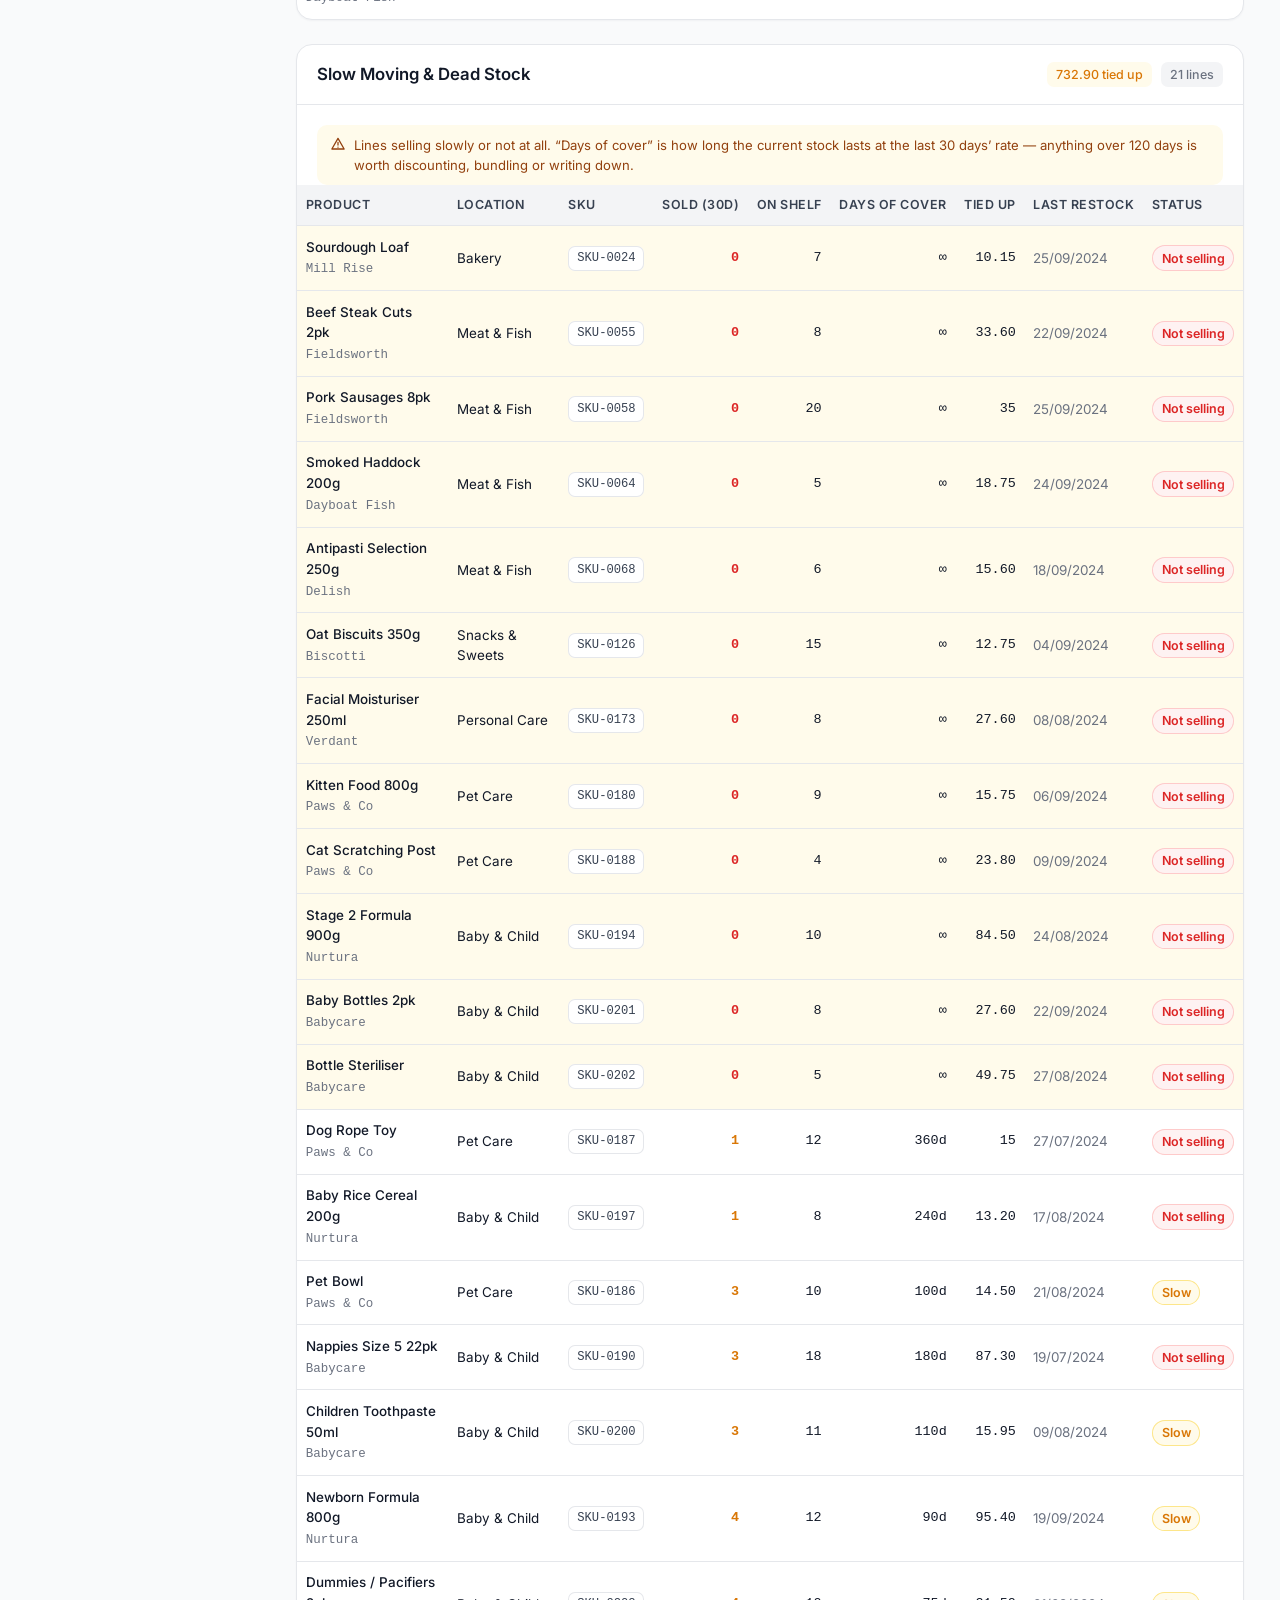
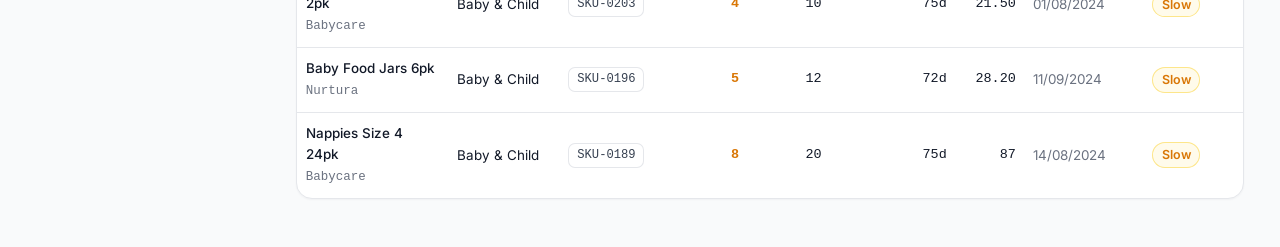
==== commit 9c52cf83: "Login, kassa, barcode, inventory va barcha fixlar" ====
--- a/expiry.html
+++ b/expiry.html
@@ -1,107 +1,114 @@
-<!DOCTYPE html>
-<html lang="en">
-<head>
-<meta charset="utf-8">
-<meta name="viewport" content="width=device-width, initial-scale=1">
-<title>Expiry &amp; Dead Stock &mdash; Stock Manager</title>
-<link href="https://fonts.googleapis.com/css2?family=Inter:wght@400;500;600;700&display=swap" rel="stylesheet">
-<link rel="stylesheet" href="assets/css/styles.css">
-<link rel="icon" href="data:image/svg+xml,<svg xmlns='http://www.w3.org/2000/svg' viewBox='0 0 100 100'><rect width='100' height='100' rx='22' fill='%232563eb'/><text y='.86em' x='50' text-anchor='middle' font-size='58'>&#128230;</text></svg>">
-</head>
-<body>
-<div class="shell">
-
-  <aside class="sidebar">
-    <a class="brand" href="dashboard.html">
-      <span class="brand__mark">
-        <svg viewBox="0 0 24 24" fill="none" stroke="currentColor" stroke-width="1.8" stroke-linecap="round" stroke-linejoin="round">
-          <path d="M8 4h8a1.8 1.8 0 0 1 1.8 1.8V6H6.2v-.2A1.8 1.8 0 0 1 8 4z"/>
-          <rect x="3.5" y="6" width="17" height="14.5" rx="2.2"/>
-          <path d="M9.5 11h5M9.5 14.5h5"/>
-        </svg>
-      </span>
-      <span>
-        <span class="brand__name">Stock Manager</span>
-        <span class="brand__sub">Warehouse System</span>
-      </span>
-    </a>
-
-    <nav class="nav" aria-label="Main">
-      <a href="dashboard.html">
-        <svg viewBox="0 0 24 24" fill="none" stroke="currentColor" stroke-width="1.8"><rect x="3" y="3" width="7" height="7" rx="1.5"/><rect x="14" y="3" width="7" height="7" rx="1.5"/><rect x="3" y="14" width="7" height="7" rx="1.5"/><rect x="14" y="14" width="7" height="7" rx="1.5"/></svg>
-        Dashboard
-      </a>
-      <a href="locations.html">
-        <svg viewBox="0 0 24 24" fill="none" stroke="currentColor" stroke-width="1.8" stroke-linecap="round" stroke-linejoin="round"><path d="M3 21V9l9-5 9 5v12"/><path d="M8 21v-7h8v7"/><path d="M3 21h18"/></svg>
-        Warehouses
-      </a>
-      <a href="products.html">
-        <svg viewBox="0 0 24 24" fill="none" stroke="currentColor" stroke-width="1.8" stroke-linecap="round" stroke-linejoin="round"><path d="M12 2.8l8 4.2v9.9l-8 4.3-8-4.3V7z"/><path d="M4 7.1l8 4.2 8-4.2M12 11.3V21"/></svg>
-        Products
-      </a>
-      <a href="stock.html">
-        <svg viewBox="0 0 24 24" fill="none" stroke="currentColor" stroke-width="1.8" stroke-linecap="round" stroke-linejoin="round"><path d="M12 3l9 5-9 5-9-5z"/><path d="M3 13l9 5 9-5M3 17.5l9 5 9-5"/></svg>
-        Stock Management
-      </a>
-      <a href="transfers.html">
-        <svg viewBox="0 0 24 24" fill="none" stroke="currentColor" stroke-width="1.8" stroke-linecap="round" stroke-linejoin="round"><path d="M4 8h13l-3-3M20 16H7l3 3"/></svg>
-        Transfers
-      </a>
-      <a href="reports.html">
-        <svg viewBox="0 0 24 24" fill="none" stroke="currentColor" stroke-width="1.8" stroke-linecap="round" stroke-linejoin="round"><path d="M4 20V10M10 20V4M16 20v-7M22 20H2"/></svg>
-        Reports
-      </a>
-      <a href="expiry.html" aria-current="page">
-        <svg viewBox="0 0 24 24" fill="none" stroke="currentColor" stroke-width="1.8" stroke-linecap="round" stroke-linejoin="round"><circle cx="12" cy="13" r="8"/><path d="M12 9v4l2.5 2.5M9 2h6"/></svg>
-        Expiry &amp; Dead Stock
-      </a>
-      <a href="lowstock.html">
-        <svg viewBox="0 0 24 24" fill="none" stroke="currentColor" stroke-width="1.8" stroke-linecap="round" stroke-linejoin="round"><path d="M12 3.5l9 16.5H3z"/><path d="M12 9.5v4.5M12 17v.2"/></svg>
-        Low Stock
-      </a>
-      <a href="inventory.html">
-        <svg viewBox="0 0 24 24" fill="none" stroke="currentColor" stroke-width="1.8" stroke-linecap="round" stroke-linejoin="round"><path d="M9 4h6v3H9z"/><path d="M9 5.5H6.5A1.5 1.5 0 0 0 5 7v12a1.5 1.5 0 0 0 1.5 1.5h11A1.5 1.5 0 0 0 19 19V7a1.5 1.5 0 0 0-1.5-1.5H15"/><path d="M9.5 13.5l2 2 4-4.5"/></svg>
-        Inventarizatsiya
-      </a>
-    </nav>
-
-    <div class="side-foot">
-      
-      Expired stock comes off the shelf.<br>Dead stock needs discounting.
-    
-      <button type="button" class="linkbtn" data-action="reset-demo">Reset demo data</button>
-    </div>
-  </aside>
-
-  <div class="main">
-    <div class="content" data-expiry>
-
-      <div class="page-head">
-        <div>
-          <h1>Expiry &amp; Dead Stock</h1>
-          <p>What has gone off, and what is just sitting there</p>
-        </div>
-        <div class="page-head__actions">
-          <button class="btn" type="button" data-action="export-waste">
-            <svg viewBox="0 0 24 24" fill="none" stroke="currentColor" stroke-width="1.9" stroke-linecap="round" stroke-linejoin="round"><path d="M12 3.5v11M7.5 10.5l4.5 4.5 4.5-4.5"/><path d="M4 19.5h16"/></svg>
-            Export waste list
-          </button>
-        </div>
-      </div>
-
-      <div class="grid grid--4" data-kpis></div>
-
-      <div data-expired></div>
-      <div data-expiring></div>
-      <div data-dead></div>
-
-    </div>
-  </div>
-</div>
-
-<script src="assets/js/data.js"></script>
-<script src="assets/js/store.js"></script>
-<script src="assets/js/ui.js"></script>
-<script src="assets/js/app.js"></script>
-</body>
-</html>
+<!DOCTYPE html>
+<html lang="en">
+<head>
+<meta charset="utf-8">
+<meta name="viewport" content="width=device-width, initial-scale=1">
+<title>Expiry &amp; Dead Stock &mdash; Stock Manager</title>
+<link href="https://fonts.googleapis.com/css2?family=Inter:wght@400;500;600;700&display=swap" rel="stylesheet">
+<link rel="stylesheet" href="assets/css/styles.css">
+<link rel="icon" href="data:image/svg+xml,<svg xmlns='http://www.w3.org/2000/svg' viewBox='0 0 100 100'><rect width='100' height='100' rx='22' fill='%232563eb'/><text y='.86em' x='50' text-anchor='middle' font-size='58'>&#128230;</text></svg>">
+</head>
+<body>
+<div class="shell">
+
+  <aside class="sidebar">
+    <a class="brand" href="dashboard.html">
+      <span class="brand__mark">
+        <svg viewBox="0 0 24 24" fill="none" stroke="currentColor" stroke-width="1.8" stroke-linecap="round" stroke-linejoin="round">
+          <path d="M8 4h8a1.8 1.8 0 0 1 1.8 1.8V6H6.2v-.2A1.8 1.8 0 0 1 8 4z"/>
+          <rect x="3.5" y="6" width="17" height="14.5" rx="2.2"/>
+          <path d="M9.5 11h5M9.5 14.5h5"/>
+        </svg>
+      </span>
+      <span>
+        <span class="brand__name">Stock Manager</span>
+        <span class="brand__sub">Warehouse System</span>
+      </span>
+    </a>
+
+    <nav class="nav" aria-label="Main">
+      <a href="dashboard.html">
+        <svg viewBox="0 0 24 24" fill="none" stroke="currentColor" stroke-width="1.8"><rect x="3" y="3" width="7" height="7" rx="1.5"/><rect x="14" y="3" width="7" height="7" rx="1.5"/><rect x="3" y="14" width="7" height="7" rx="1.5"/><rect x="14" y="14" width="7" height="7" rx="1.5"/></svg>
+        Dashboard
+      </a>
+      <a href="locations.html">
+        <svg viewBox="0 0 24 24" fill="none" stroke="currentColor" stroke-width="1.8" stroke-linecap="round" stroke-linejoin="round"><path d="M3 21V9l9-5 9 5v12"/><path d="M8 21v-7h8v7"/><path d="M3 21h18"/></svg>
+        Warehouses
+      </a>
+      <a href="products.html">
+        <svg viewBox="0 0 24 24" fill="none" stroke="currentColor" stroke-width="1.8" stroke-linecap="round" stroke-linejoin="round"><path d="M12 2.8l8 4.2v9.9l-8 4.3-8-4.3V7z"/><path d="M4 7.1l8 4.2 8-4.2M12 11.3V21"/></svg>
+        Products
+      </a>
+      <a href="stock.html">
+        <svg viewBox="0 0 24 24" fill="none" stroke="currentColor" stroke-width="1.8" stroke-linecap="round" stroke-linejoin="round"><path d="M12 3l9 5-9 5-9-5z"/><path d="M3 13l9 5 9-5M3 17.5l9 5 9-5"/></svg>
+        Stock Management
+      </a>
+      <a href="transfers.html">
+        <svg viewBox="0 0 24 24" fill="none" stroke="currentColor" stroke-width="1.8" stroke-linecap="round" stroke-linejoin="round"><path d="M4 8h13l-3-3M20 16H7l3 3"/></svg>
+        Transfers
+      </a>
+      <a href="reports.html">
+        <svg viewBox="0 0 24 24" fill="none" stroke="currentColor" stroke-width="1.8" stroke-linecap="round" stroke-linejoin="round"><path d="M4 20V10M10 20V4M16 20v-7M22 20H2"/></svg>
+        Reports
+      </a>
+      <a href="expiry.html" aria-current="page">
+        <svg viewBox="0 0 24 24" fill="none" stroke="currentColor" stroke-width="1.8" stroke-linecap="round" stroke-linejoin="round"><circle cx="12" cy="13" r="8"/><path d="M12 9v4l2.5 2.5M9 2h6"/></svg>
+        Expiry &amp; Dead Stock
+      </a>
+      <a href="lowstock.html">
+        <svg viewBox="0 0 24 24" fill="none" stroke="currentColor" stroke-width="1.8" stroke-linecap="round" stroke-linejoin="round"><path d="M12 3.5l9 16.5H3z"/><path d="M12 9.5v4.5M12 17v.2"/></svg>
+        Low Stock
+      </a>
+      <a href="inventory.html">
+        <svg viewBox="0 0 24 24" fill="none" stroke="currentColor" stroke-width="1.8" stroke-linecap="round" stroke-linejoin="round"><path d="M9 4h6v3H9z"/><path d="M9 5.5H6.5A1.5 1.5 0 0 0 5 7v12a1.5 1.5 0 0 0 1.5 1.5h11A1.5 1.5 0 0 0 19 19V7a1.5 1.5 0 0 0-1.5-1.5H15"/><path d="M9.5 13.5l2 2 4-4.5"/></svg>
+        Inventarizatsiya
+      </a>
+
+      <a href="users.html" data-boss-only>
+        <svg viewBox="0 0 24 24" fill="none" stroke="currentColor" stroke-width="1.8" stroke-linecap="round" stroke-linejoin="round"><circle cx="9" cy="8" r="3.5"/><path d="M2.5 20a6.5 6.5 0 0 1 13 0"/><path d="M16 5a3.5 3.5 0 0 1 0 7M21.5 20a6.5 6.5 0 0 0-4.5-6.2"/></svg>
+        Foydalanuvchilar
+      </a>
+    </nav>
+
+    <div class="side-foot">
+      
+      Expired stock comes off the shelf.<br>Dead stock needs discounting.
+    
+      <button type="button" class="linkbtn" data-action="reset-demo">Reset demo data</button>
+      <button type="button" class="linkbtn" data-auth-logout>Chiqish</button>
+    </div>
+  </aside>
+
+  <div class="main">
+    <div class="content" data-expiry>
+
+      <div class="page-head">
+        <div>
+          <h1>Expiry &amp; Dead Stock</h1>
+          <p>What has gone off, and what is just sitting there</p>
+        </div>
+        <div class="page-head__actions">
+          <button class="btn" type="button" data-action="export-waste">
+            <svg viewBox="0 0 24 24" fill="none" stroke="currentColor" stroke-width="1.9" stroke-linecap="round" stroke-linejoin="round"><path d="M12 3.5v11M7.5 10.5l4.5 4.5 4.5-4.5"/><path d="M4 19.5h16"/></svg>
+            Export waste list
+          </button>
+        </div>
+      </div>
+
+      <div class="grid grid--4" data-kpis></div>
+
+      <div data-expired></div>
+      <div data-expiring></div>
+      <div data-dead></div>
+
+    </div>
+  </div>
+</div>
+
+<script src="assets/js/data.js"></script>
+<script src="assets/js/store.js"></script>
+<script src="assets/js/ui.js"></script>
+<script src="assets/js/auth.js"></script>
+<script src="assets/js/app.js"></script>
+</body>
+</html>
--- a/assets/css/styles.css
+++ b/assets/css/styles.css
@@ -338,6 +338,7 @@
 table.t--fit .tag--cat { white-space: normal; }
 table.t--fit td.actions, table.t--fit th.actions { white-space: nowrap; }
 table.t--fit td.actions { padding-left: .3rem; padding-right: .3rem; }
+.t-barcode { font-family: var(--mono); font-size: .7rem; color: var(--muted); overflow-wrap: anywhere; }
 table.t th, table.t td { padding: .7rem 1rem; text-align: left; vertical-align: middle; }
 /* wide tables (9+ columns) need tighter gutters so the last column stays visible */
 table.t--dense th, table.t--dense td { padding: .65rem .55rem; }
@@ -686,6 +687,138 @@
 .inv-foot__btns { margin-left: auto; display: flex; gap: .5rem; }
 .inv-foot__btns .btn svg { width: 15px; height: 15px; }
 .inv-card { padding: 0; overflow: hidden; }
+
+/* ---------- login gate ---------- */
+.auth-backdrop {
+  position: fixed; inset: 0; z-index: 9999;
+  display: flex; align-items: center; justify-content: center;
+  background: radial-gradient(1200px 600px at 20% 0%, #dbeafe 0%, var(--bg) 55%, #eef2ff 100%);
+  padding: 1rem;
+}
+.auth-card {
+  width: min(380px, 100%);
+  background: #fff; border: 1px solid var(--line);
+  border-radius: 18px; box-shadow: 0 24px 60px rgba(15, 23, 42, .18);
+  padding: 2rem 1.75rem 1.5rem;
+}
+.auth-card__brand { display: flex; align-items: center; gap: .7rem; margin-bottom: 1.4rem; }
+.auth-card__mark { width: 42px; height: 42px; border-radius: 11px; background: var(--blue); color: #fff; display: grid; place-items: center; flex: none; }
+.auth-card__mark svg { width: 22px; height: 22px; }
+.auth-card__name { display: block; font-weight: 700; font-size: 1.05rem; }
+.auth-card__sub { display: block; font-size: .78rem; color: var(--muted); }
+.auth-form { display: grid; gap: .9rem; }
+.auth-field { display: grid; gap: .3rem; }
+.auth-field > span { font-size: .82rem; font-weight: 600; color: var(--ink-2); }
+.auth-field input {
+  padding: .6rem .8rem; border: 1px solid var(--line); border-radius: 10px;
+  font-size: .95rem; outline: none; transition: border-color .15s, box-shadow .15s;
+}
+.auth-field input:focus { border-color: var(--blue); box-shadow: 0 0 0 3px var(--blue-50); }
+.auth-error {
+  font-size: .84rem; color: var(--red); background: var(--red-bg);
+  border: 1px solid #fecaca; border-radius: 9px; padding: .5rem .7rem;
+}
+.auth-submit { margin-top: .25rem; width: 100%; padding: .65rem; font-size: .95rem; }
+.auth-hint { margin: 1.1rem 0 0; font-size: .74rem; color: var(--muted); text-align: center; line-height: 1.5; }
+@keyframes auth-shake {
+  10%, 90% { transform: translateX(-2px); }
+  20%, 80% { transform: translateX(4px); }
+  30%, 50%, 70% { transform: translateX(-6px); }
+  40%, 60% { transform: translateX(6px); }
+}
+.auth-shake { animation: auth-shake .45s ease both; }
+
+/* ---------- kassa (point of sale) ---------- */
+.kas-shell { min-height: 100vh; display: flex; flex-direction: column; background: var(--bg); }
+.kas-head {
+  display: flex; align-items: center; gap: 1rem;
+  padding: .65rem 1.25rem; background: #fff; border-bottom: 1px solid var(--line);
+  position: sticky; top: 0; z-index: 20;
+}
+.kas-brand { display: flex; align-items: center; gap: .6rem; text-decoration: none; color: var(--ink); }
+.kas-head__meta { margin-left: auto; display: flex; align-items: center; gap: .9rem; }
+.kas-user { font-size: .84rem; color: var(--muted); }
+.kas-clock { font-family: var(--mono); font-size: .84rem; color: var(--muted-2); }
+.kas-main { flex: 1; display: grid; grid-template-columns: minmax(0, 1fr) 370px; gap: 1rem; padding: 1rem 1.25rem; max-width: 1500px; width: 100%; margin: 0 auto; }
+.kas-left { min-width: 0; }
+/* scan-first: big barcode box + found rows */
+.kas-scan { background: #fff; border: 1px solid var(--line); border-radius: 14px; padding: 1rem 1.1rem; margin-bottom: .9rem; }
+.kas-scan__label { display: block; font-size: .82rem; font-weight: 600; color: var(--ink-2); margin-bottom: .45rem; }
+.kas-scan__row { display: flex; gap: .6rem; }
+.kas-scan__input { flex: 1; font-size: 1.05rem; font-family: var(--mono); padding: .65rem .8rem; letter-spacing: .02em; }
+.kas-scan__hint { margin: .5rem 0 0; font-size: .76rem; color: var(--muted); }
+.kas-empty--scan { display: grid; gap: .3rem; padding: 2.2rem 1.5rem; }
+.kas-empty--scan b { color: var(--ink); font-size: .95rem; }
+.kas-empty--scan span { font-size: .82rem; line-height: 1.5; }
+.kas-found { display: grid; gap: .55rem; }
+.kas-found__row {
+  display: flex; align-items: center; gap: .8rem; flex-wrap: wrap;
+  background: #fff; border: 1px solid var(--line); border-radius: 12px;
+  padding: .7rem .85rem; cursor: pointer;
+  transition: border-color .15s, box-shadow .15s;
+}
+.kas-found__row:hover { border-color: var(--blue); box-shadow: 0 6px 18px rgba(37, 99, 235, .12); }
+.kas-found__info { display: grid; gap: 1px; flex: 1 1 200px; min-width: 0; }
+.kas-found__info b { font-size: .9rem; }
+.kas-found__brand { font-size: .72rem; color: var(--muted); }
+.kas-found__price { font-weight: 700; color: var(--blue); font-size: 1rem; }
+.kas-found__stock { font-size: .78rem; color: var(--muted); }
+.kas-found__stock.is-out { color: var(--red); font-weight: 600; }
+.kas-empty { color: var(--muted); font-size: .88rem; padding: 1.5rem; text-align: center; background: #fff; border: 1px dashed var(--line); border-radius: 12px; }
+@keyframes kas-flash { 0% { background: var(--blue-50); } 100% { background: transparent; } }
+.kas-flash { animation: kas-flash .9s ease; }
+
+.kas-right {
+  background: #fff; border: 1px solid var(--line); border-radius: 14px;
+  padding: 1rem; display: grid; gap: .7rem; align-content: start;
+  position: sticky; top: 64px; max-height: calc(100vh - 80px); overflow: auto;
+}
+.kas-right h2 { font-size: .95rem; }
+.kas-cart { font-size: .84rem; }
+.kas-cart .t-main__name { font-size: .82rem; }
+.kas-stepper { display: inline-flex; align-items: center; gap: .15rem; }
+.kas-stepper button {
+  width: 26px; height: 26px; border-radius: 8px; border: 1px solid var(--line);
+  background: var(--bg); font-size: 1rem; line-height: 1; cursor: pointer; color: var(--ink);
+}
+.kas-stepper button:hover { background: var(--line-2); }
+.kas-stepper input { width: 52px; text-align: center; padding: .25rem; border: 1px solid var(--line); border-radius: 8px; font-size: .84rem; }
+.kas-total { font-size: 1.05rem; text-align: right; padding: .35rem .2rem; }
+.kas-total b { color: var(--blue); font-size: 1.25rem; }
+.kas-sell { width: 100%; padding: .8rem; font-size: 1.02rem; letter-spacing: .03em; display: flex; align-items: center; justify-content: center; gap: .5rem; }
+.kas-sell svg { width: 19px; height: 19px; }
+.kas-right .btn--ghost { width: 100%; }
+
+.kas-bottom { max-width: 1500px; width: 100%; margin: 0 auto; padding: 0 1.25rem 1.5rem; display: grid; gap: .8rem; }
+.kas-receipt-head { display: flex; align-items: center; justify-content: space-between; }
+.kas-receipt-head h2 { font-size: 1rem; }
+.kas-hist-title { font-size: .85rem; color: var(--muted); }
+
+/* the receipt itself — printer look */
+.kchk {
+  width: min(360px, 100%);
+  background: #fff; border: 1px solid var(--line); border-radius: 12px;
+  padding: 1rem 1.1rem; font-family: var(--mono); font-size: .78rem;
+}
+.kchk__head { text-align: center; display: grid; gap: 1px; padding-bottom: .5rem; border-bottom: 1px dashed var(--line); margin-bottom: .6rem; }
+.kchk__head b { font-size: .9rem; letter-spacing: .04em; }
+.kchk__head span { color: var(--muted); font-size: .7rem; }
+.kchk__meta { display: grid; gap: 2px; margin-bottom: .6rem; }
+.kchk__lines { border-top: 1px dashed var(--line); padding-top: .5rem; display: grid; gap: .35rem; }
+.kchk__line { display: grid; grid-template-columns: 1fr auto; gap: 2px 8px; }
+.kchk__lname { grid-column: 1 / -1; }
+.kchk__lqty { color: var(--muted); }
+.kchk__ltotal { text-align: right; font-weight: 700; }
+.kchk__total {
+  display: flex; justify-content: space-between; align-items: baseline;
+  border-top: 1px dashed var(--line); margin-top: .6rem; padding-top: .55rem; font-size: .95rem;
+}
+.kchk__foot { text-align: center; color: var(--muted); margin-top: .6rem; font-size: .7rem; }
+
+@media (max-width: 900px) {
+  .kas-main { grid-template-columns: 1fr; }
+  .kas-right { position: static; max-height: none; }
+}
 .inv-card + .inv-card { margin-top: .7rem; }
 .inv-card__head { display: flex; align-items: center; gap: .6rem; padding: .8rem 1rem; cursor: pointer; flex-wrap: wrap; }
 .inv-card__head:hover { background: var(--line-2); }
